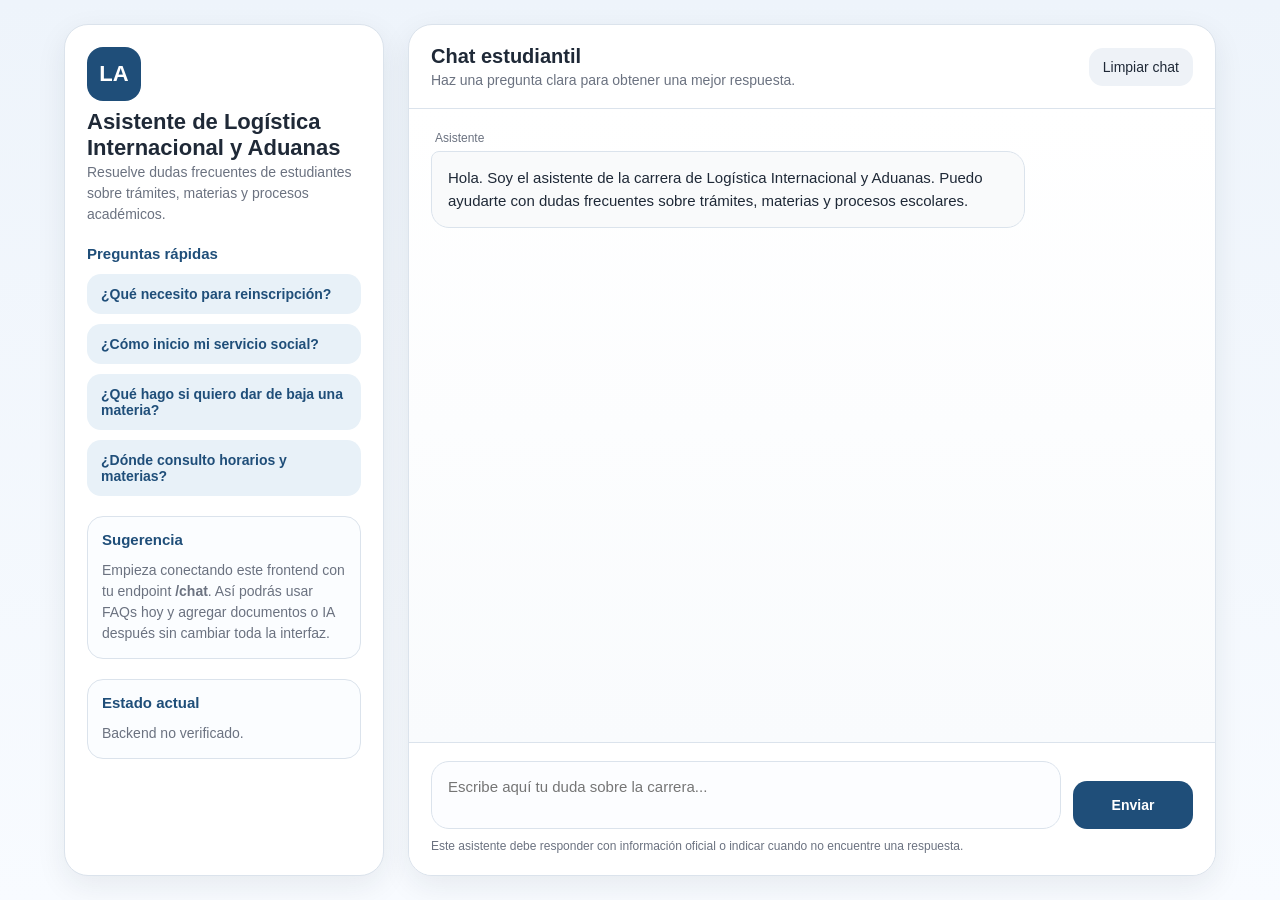
==== web/index.html @ 5ee86a56 "Creación del diseño base del sitio" ====
<!doctype html>
<html lang="es">
<head>
  <meta charset="UTF-8" />
  <meta name="viewport" content="width=device-width, initial-scale=1.0" />
  <title>Asistente de Logística Internacional y Aduanas</title>
  <link rel="stylesheet" href="css/styles.css" />
</head>
<body>
  <main class="page">
    <aside class="sidebar">
      <section class="brand">
        <div class="brand-badge">LA</div>
        <div>
          <h1>Asistente de Logística Internacional y Aduanas</h1>
          <p>Resuelve dudas frecuentes de estudiantes sobre trámites, materias y procesos académicos.</p>
        </div>
      </section>

      <section>
        <h3 class="section-title">Preguntas rápidas</h3>
        <div class="quick-list">
          <button class="quick-btn" data-question="¿Qué necesito para reinscripción?">¿Qué necesito para reinscripción?</button>
          <button class="quick-btn" data-question="¿Cómo inicio mi servicio social?">¿Cómo inicio mi servicio social?</button>
          <button class="quick-btn" data-question="¿Qué hago si quiero dar de baja una materia?">¿Qué hago si quiero dar de baja una materia?</button>
          <button class="quick-btn" data-question="¿Dónde consulto horarios y materias?">¿Dónde consulto horarios y materias?</button>
        </div>
      </section>

      <section class="info-box">
        <h3 class="section-title">Sugerencia</h3>
        <p>Empieza conectando este frontend con tu endpoint <strong>/chat</strong>. Así podrás usar FAQs hoy y agregar documentos o IA después sin cambiar toda la interfaz.</p>
      </section>

      <section class="info-box">
        <h3 class="section-title">Estado actual</h3>
        <p id="apiStatus">Backend no verificado.</p>
      </section>
    </aside>

    <section class="chat-card">
      <header class="chat-header">
        <div>
          <h2>Chat estudiantil</h2>
          <p>Haz una pregunta clara para obtener una mejor respuesta.</p>
        </div>
        <button class="clear-btn" id="clearChatBtn">Limpiar chat</button>
      </header>

      <div class="chat-messages" id="chatMessages"></div>

      <footer class="chat-input-area">
        <div class="input-box">
          <textarea id="messageInput" placeholder="Escribe aquí tu duda sobre la carrera..."></textarea>
          <button class="send-btn" id="sendBtn">Enviar</button>
        </div>
        <div class="footer-note">
          Este asistente debe responder con información oficial o indicar cuando no encuentre una respuesta.
        </div>
      </footer>
    </section>
  </main>

  <script src="js/chat.js"></script>
</body>
</html>
---- web/css/styles.css ----
:root {
  --bg: #f4f7fb;
  --panel: #ffffff;
  --primary: #1f4e79;
  --primary-soft: #e8f1f8;
  --text: #1f2937;
  --muted: #6b7280;
  --border: #dbe3ec;
  --bot: #f9fafb;
  --user: #dbeafe;
  --shadow: 0 10px 30px rgba(31, 41, 55, 0.08);
  --radius: 18px;
}

* {
  box-sizing: border-box;
}

body {
  margin: 0;
  font-family: Arial, Helvetica, sans-serif;
  background: linear-gradient(180deg, #eef4fb 0%, #f8fbff 100%);
  color: var(--text);
  min-height: 100vh;
}

.page {
  max-width: 1200px;
  margin: 0 auto;
  padding: 24px;
  min-height: 100vh;
  display: grid;
  grid-template-columns: 320px 1fr;
  gap: 24px;
}

.sidebar,
.chat-card {
  background: var(--panel);
  border: 1px solid var(--border);
  border-radius: 24px;
  box-shadow: var(--shadow);
}

.sidebar {
  padding: 22px;
  display: flex;
  flex-direction: column;
  gap: 20px;
}

.brand {
  display: flex;
  flex-direction: column;
  gap: 8px;
}

.brand-badge {
  width: 54px;
  height: 54px;
  border-radius: 16px;
  background: var(--primary);
  color: white;
  display: grid;
  place-items: center;
  font-size: 22px;
  font-weight: bold;
}

.brand h1 {
  font-size: 22px;
  line-height: 1.2;
  margin: 0;
}

.brand p {
  margin: 0;
  color: var(--muted);
  font-size: 14px;
  line-height: 1.5;
}

.section-title {
  margin: 0 0 12px;
  font-size: 15px;
  color: var(--primary);
}

.quick-list {
  display: grid;
  gap: 10px;
}

.quick-btn,
.clear-btn,
.send-btn {
  border: none;
  border-radius: 14px;
  cursor: pointer;
  transition: 0.2s ease;
  font-size: 14px;
}

.quick-btn {
  text-align: left;
  padding: 12px 14px;
  background: var(--primary-soft);
  color: var(--primary);
  font-weight: 600;
}

.quick-btn:hover,
.clear-btn:hover,
.send-btn:hover {
  transform: translateY(-1px);
  filter: brightness(0.98);
}

.info-box {
  border: 1px solid var(--border);
  border-radius: 16px;
  padding: 14px;
  background: #fbfdff;
}

.info-box p {
  margin: 0;
  color: var(--muted);
  font-size: 14px;
  line-height: 1.5;
}

.chat-card {
  display: flex;
  flex-direction: column;
  min-height: calc(100vh - 48px);
  overflow: hidden;
}

.chat-header {
  padding: 20px 22px;
  border-bottom: 1px solid var(--border);
  display: flex;
  justify-content: space-between;
  align-items: center;
  gap: 16px;
}

.chat-header h2 {
  margin: 0;
  font-size: 20px;
}

.chat-header p {
  margin: 4px 0 0;
  color: var(--muted);
  font-size: 14px;
}

.clear-btn {
  padding: 11px 14px;
  background: #eef2f7;
  color: var(--text);
  white-space: nowrap;
}

.chat-messages {
  flex: 1;
  padding: 22px;
  overflow-y: auto;
  display: flex;
  flex-direction: column;
  gap: 16px;
  background: linear-gradient(180deg, #ffffff 0%, #f9fbfd 100%);
}

.message-wrap {
  display: flex;
  flex-direction: column;
  gap: 6px;
  max-width: 78%;
}

.message-wrap.user {
  align-self: flex-end;
  align-items: flex-end;
}

.message-wrap.bot {
  align-self: flex-start;
  align-items: flex-start;
}

.message-label {
  font-size: 12px;
  color: var(--muted);
  padding: 0 4px;
}

.message {
  padding: 14px 16px;
  border-radius: var(--radius);
  line-height: 1.55;
  font-size: 15px;
  white-space: pre-wrap;
  word-wrap: break-word;
  border: 1px solid var(--border);
}

.message.bot {
  background: var(--bot);
  border-top-left-radius: 8px;
}

.message.user {
  background: var(--user);
  border-top-right-radius: 8px;
}

.typing {
  display: inline-flex;
  gap: 5px;
  align-items: center;
  padding: 6px 0 0;
}

.typing span {
  width: 8px;
  height: 8px;
  border-radius: 999px;
  background: #9ca3af;
  animation: blink 1.2s infinite ease-in-out;
}

.typing span:nth-child(2) {
  animation-delay: 0.2s;
}

.typing span:nth-child(3) {
  animation-delay: 0.4s;
}

@keyframes blink {
  0%, 80%, 100% {
    opacity: 0.3;
    transform: translateY(0);
  }
  40% {
    opacity: 1;
    transform: translateY(-2px);
  }
}

.chat-input-area {
  border-top: 1px solid var(--border);
  padding: 18px 22px 22px;
  background: var(--panel);
}

.input-box {
  display: flex;
  gap: 12px;
  align-items: flex-end;
}

.input-box textarea {
  flex: 1;
  resize: none;
  min-height: 58px;
  max-height: 180px;
  padding: 16px;
  border: 1px solid var(--border);
  border-radius: 18px;
  font: inherit;
  font-size: 15px;
  color: var(--text);
  outline: none;
  background: #fcfdff;
}

.input-box textarea:focus {
  border-color: #9bb8d2;
  box-shadow: 0 0 0 4px rgba(31, 78, 121, 0.08);
}

.send-btn {
  min-width: 120px;
  padding: 16px 18px;
  background: var(--primary);
  color: white;
  font-weight: 700;
}

.footer-note {
  margin-top: 10px;
  font-size: 12px;
  color: var(--muted);
}

@media (max-width: 920px) {
  .page {
    grid-template-columns: 1fr;
    padding: 14px;
  }

  .chat-card {
    min-height: calc(100vh - 28px);
  }

  .message-wrap {
    max-width: 90%;
  }
}
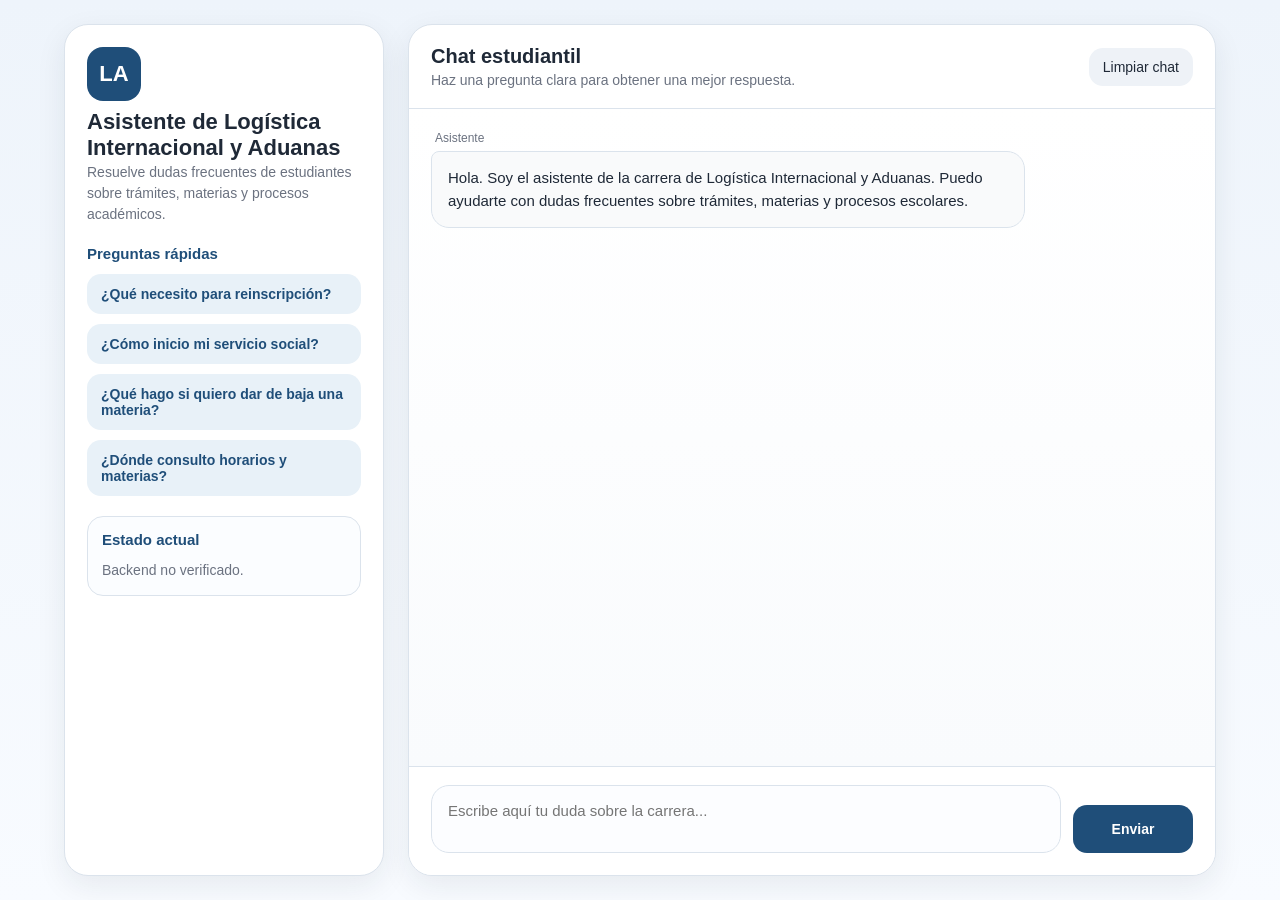
==== commit 6006fbe1: "Corrección breve en index.html" ====
--- a/web/index.html
+++ b/web/index.html
@@ -28,11 +28,6 @@
       </section>
 
       <section class="info-box">
-        <h3 class="section-title">Sugerencia</h3>
-        <p>Empieza conectando este frontend con tu endpoint <strong>/chat</strong>. Así podrás usar FAQs hoy y agregar documentos o IA después sin cambiar toda la interfaz.</p>
-      </section>
-
-      <section class="info-box">
         <h3 class="section-title">Estado actual</h3>
         <p id="apiStatus">Backend no verificado.</p>
       </section>
@@ -54,9 +49,6 @@
           <textarea id="messageInput" placeholder="Escribe aquí tu duda sobre la carrera..."></textarea>
           <button class="send-btn" id="sendBtn">Enviar</button>
         </div>
-        <div class="footer-note">
-          Este asistente debe responder con información oficial o indicar cuando no encuentre una respuesta.
-        </div>
       </footer>
     </section>
   </main>
